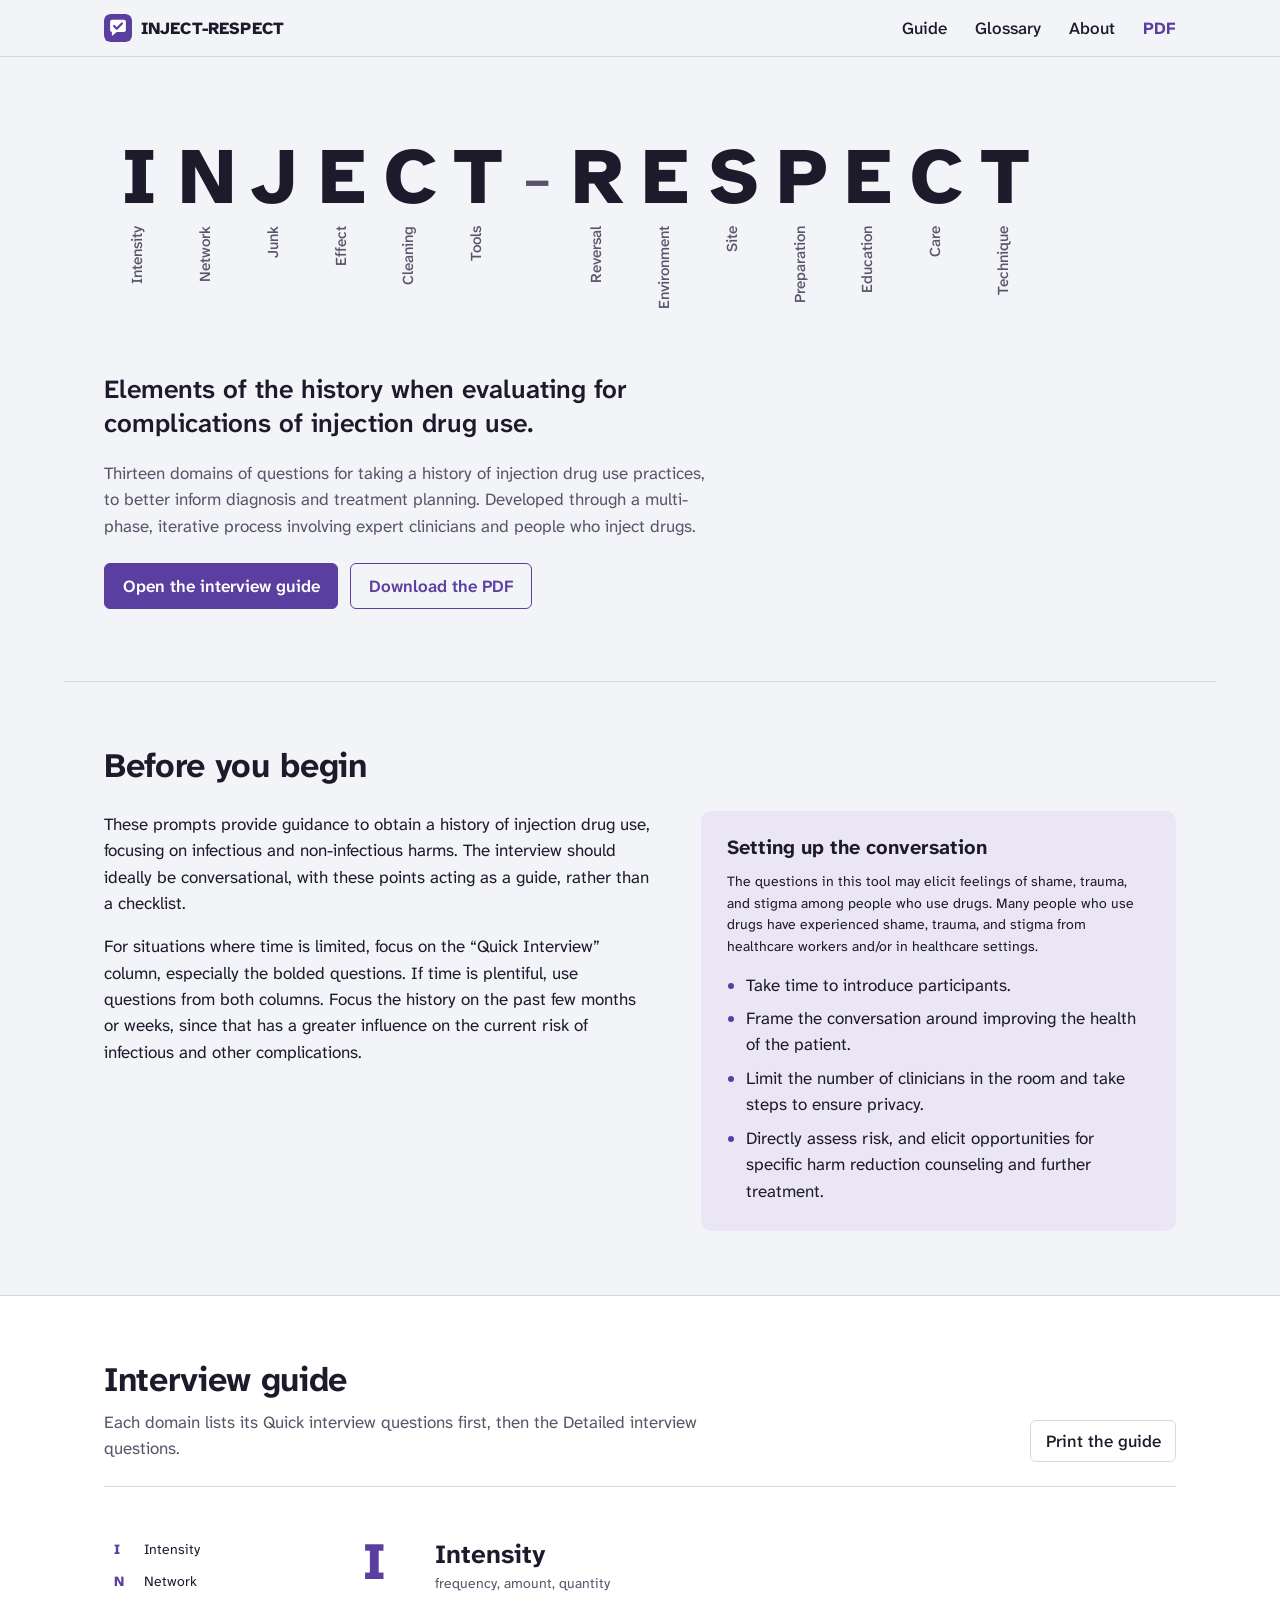
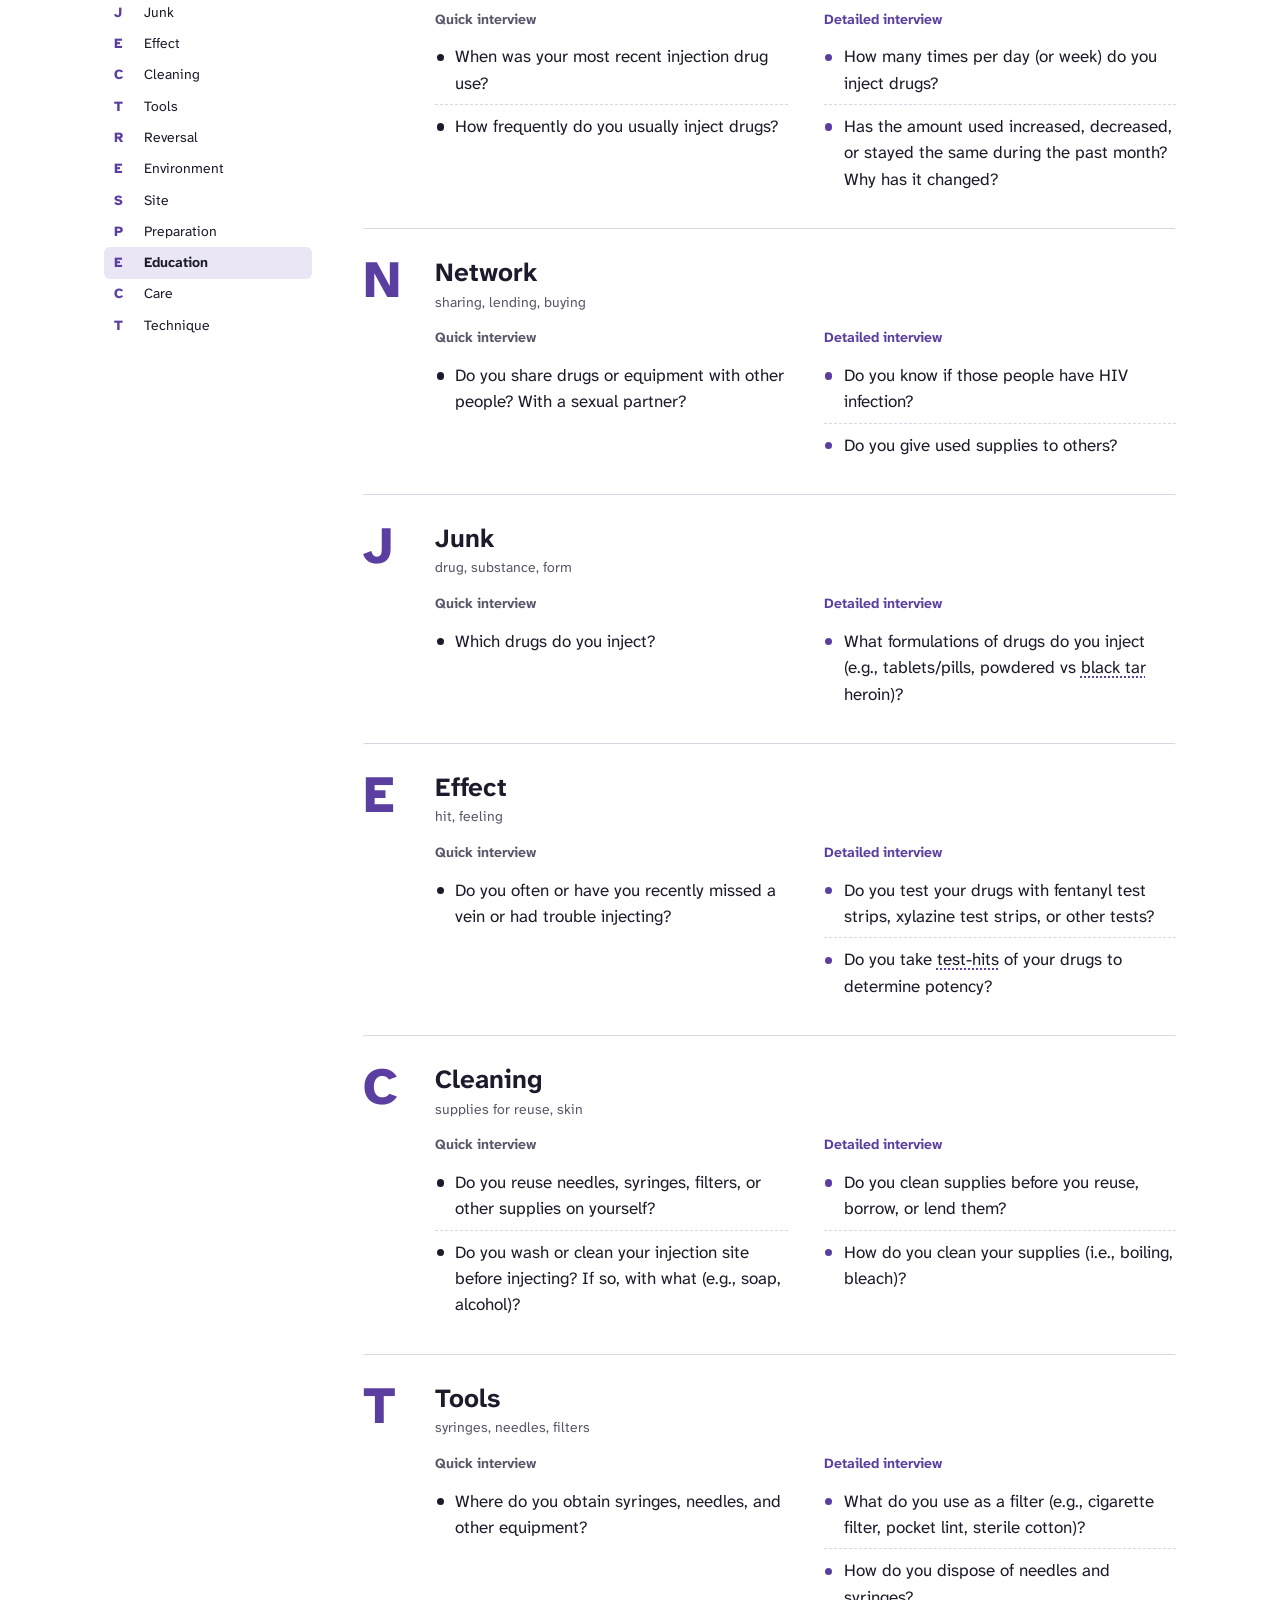
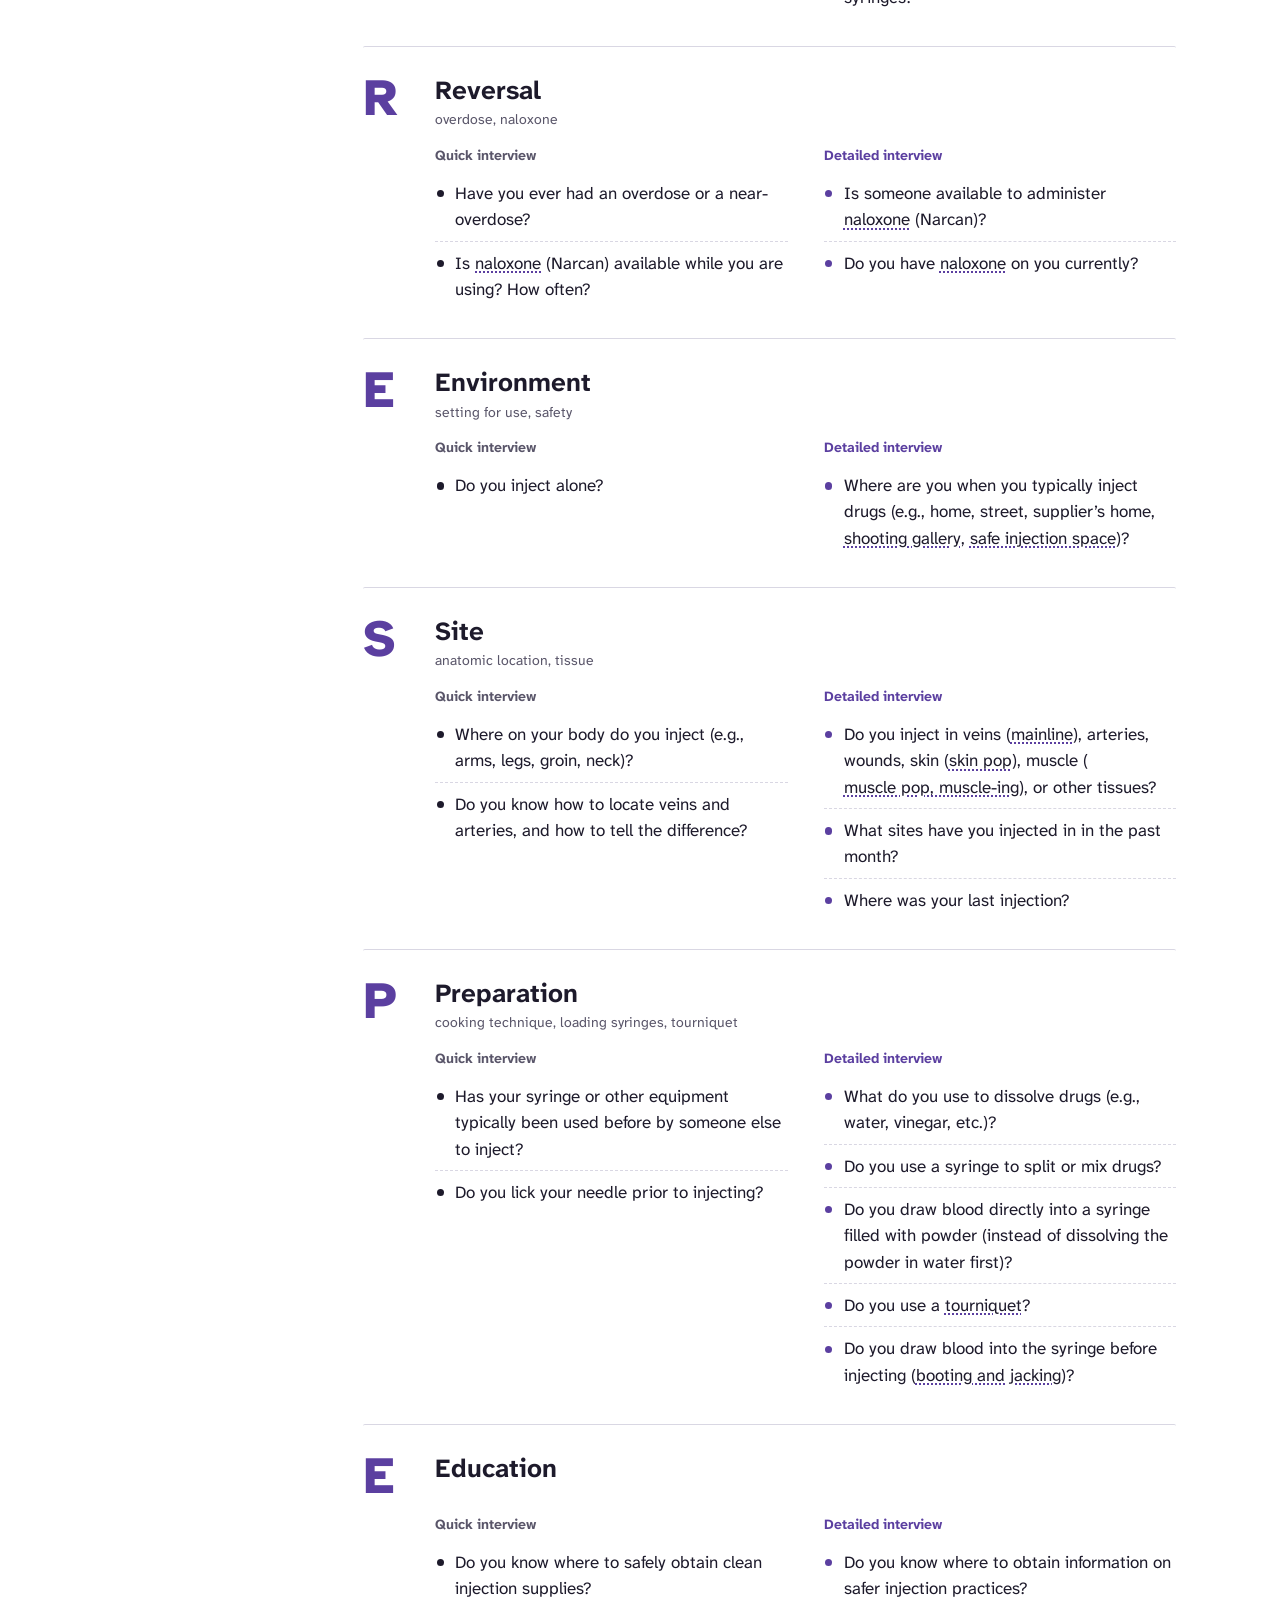
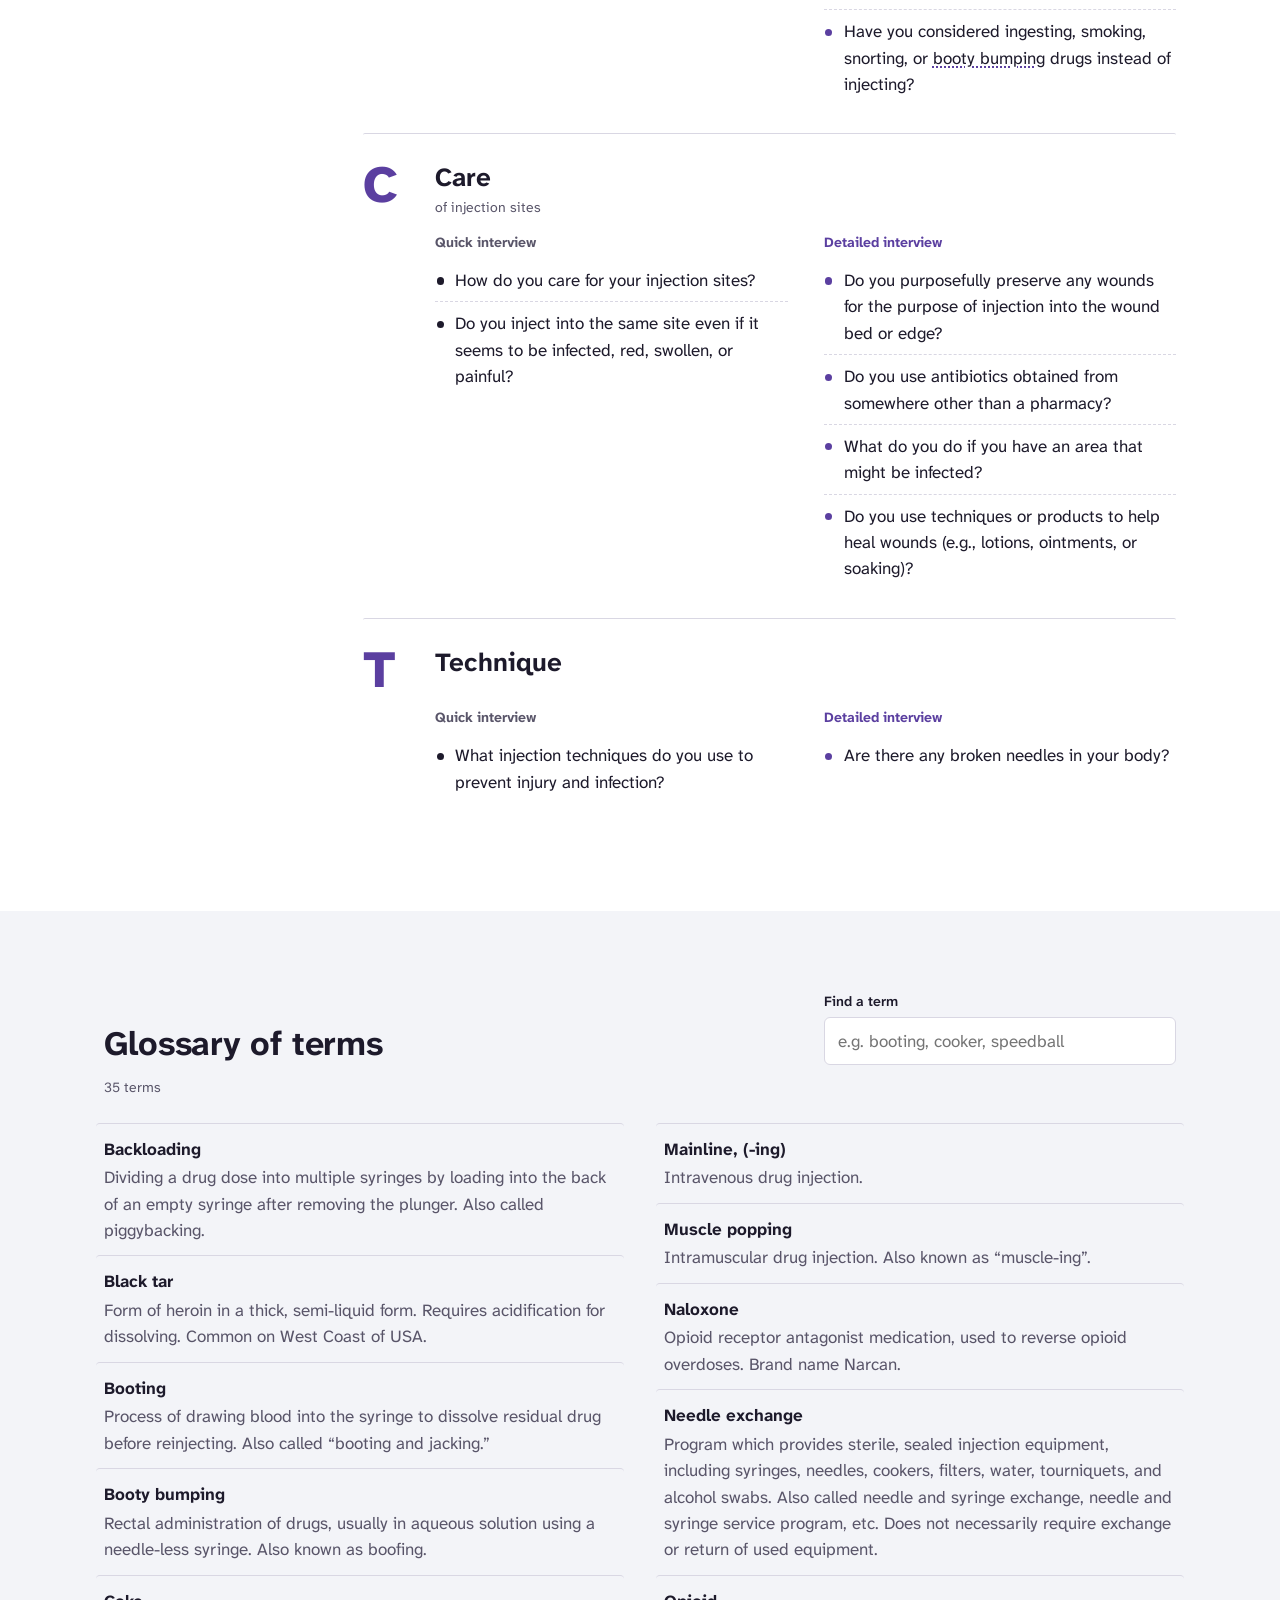
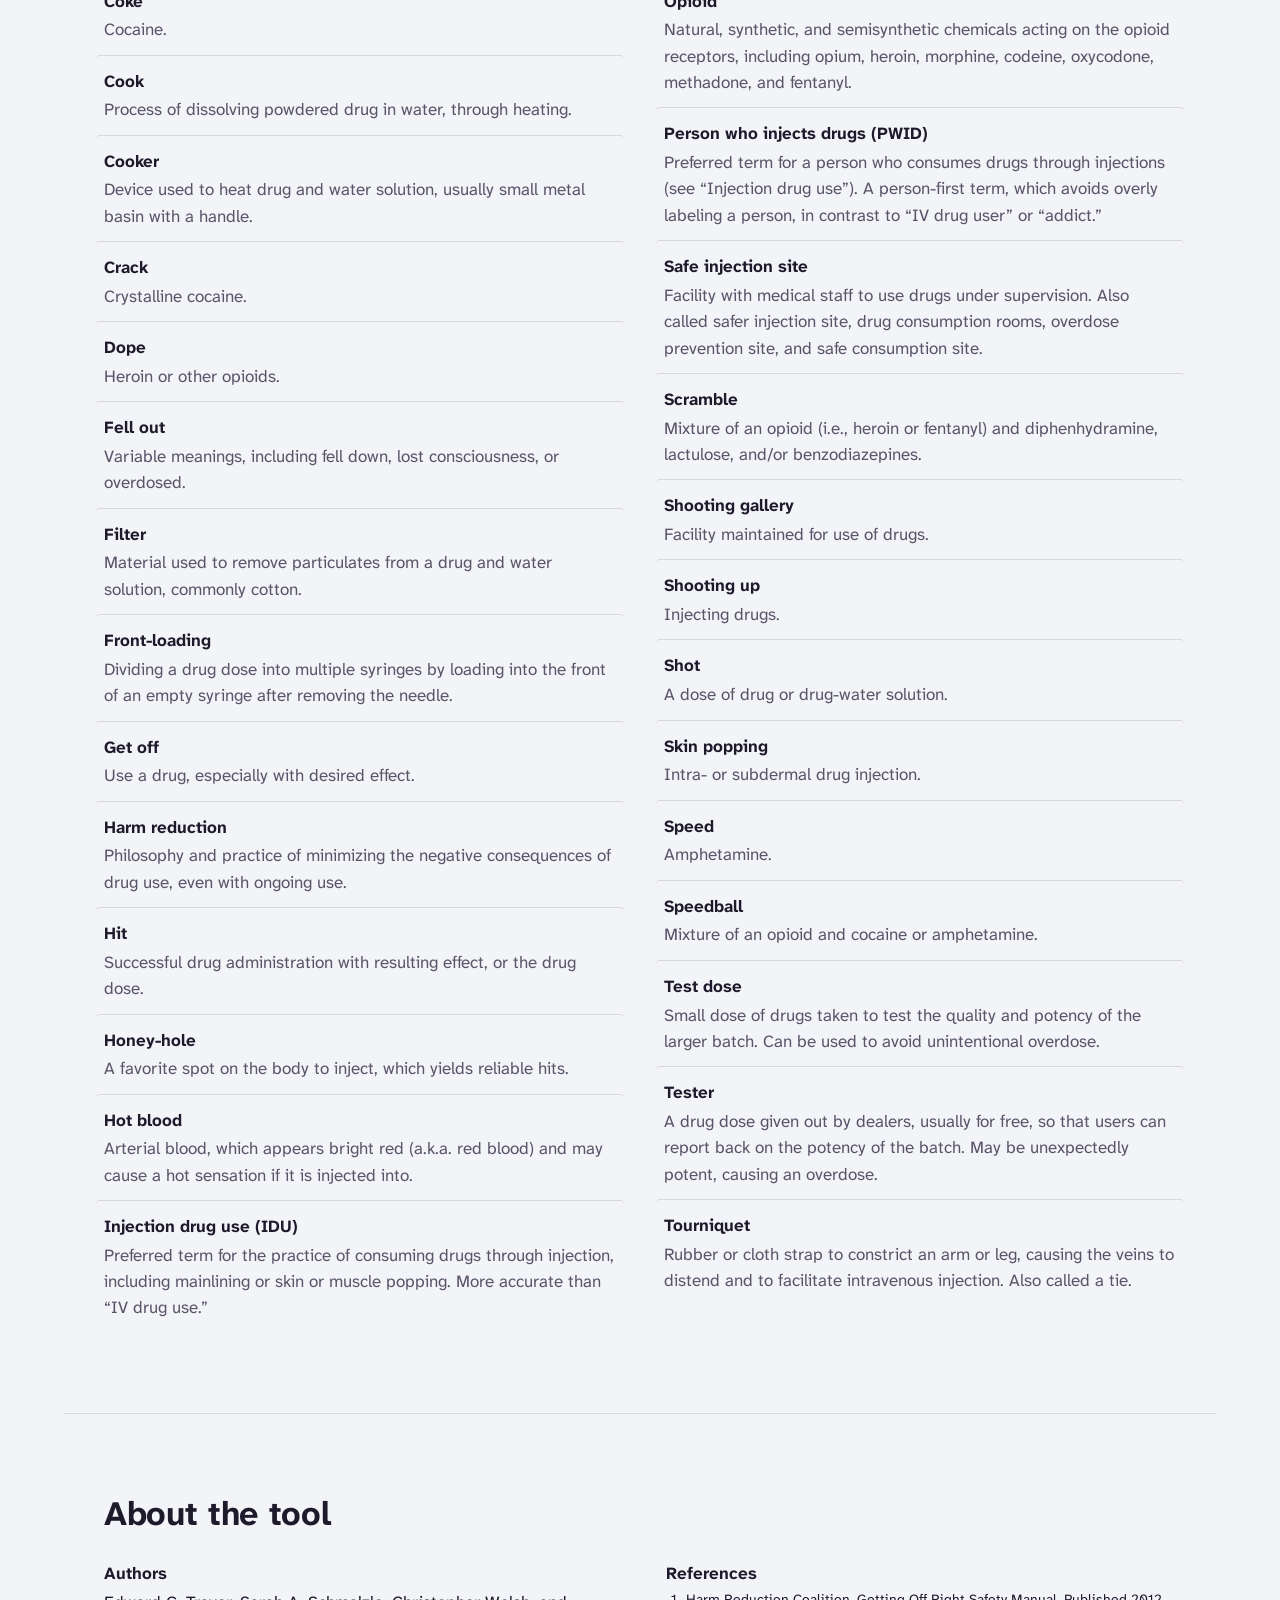
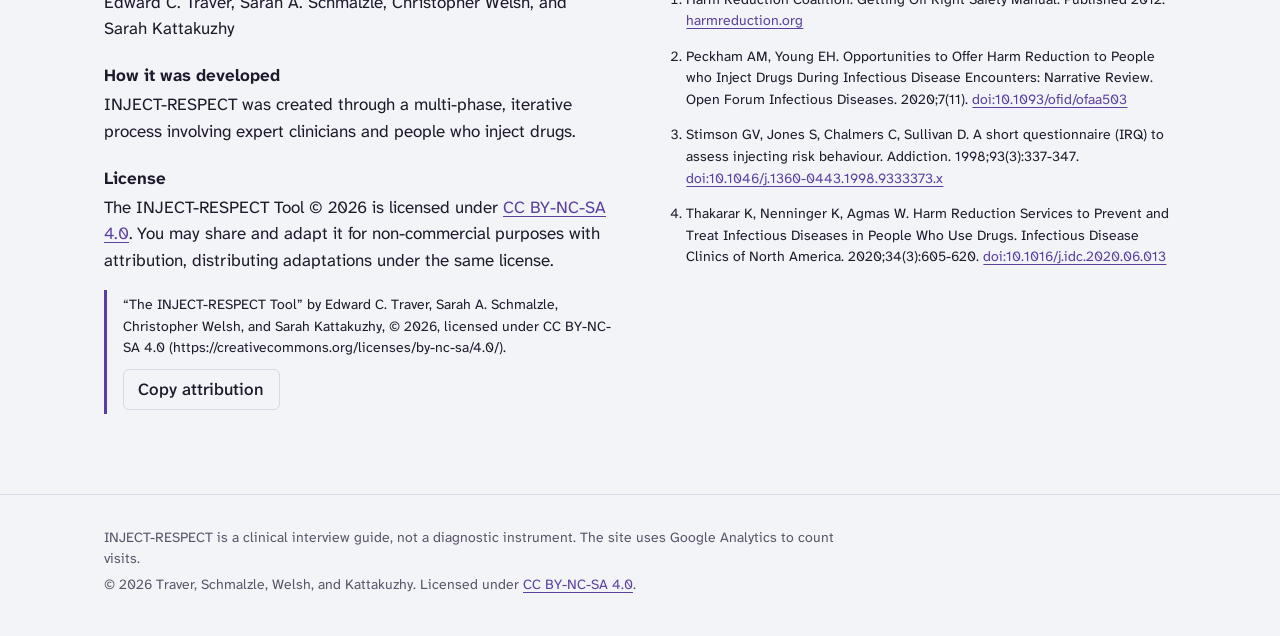
==== index.html @ e1a97d82 "Add files via upload" ====
<!doctype html>
<html lang="en">
<head>
  <meta charset="utf-8">
  <!-- Google tag (gtag.js) -->
  <script async src="https://www.googletagmanager.com/gtag/js?id=G-ZGHD5GY416"></script>
  <script>
    window.dataLayer = window.dataLayer || [];
    function gtag(){dataLayer.push(arguments);}
    gtag('js', new Date());
    gtag('config', 'G-ZGHD5GY416');
  </script>
  <meta name="viewport" content="width=device-width, initial-scale=1">
  <title>INJECT-RESPECT | Injection drug use history tool</title>
  <meta name="description" content="INJECT-RESPECT: an interview guide for clinicians taking a history of injection drug use practices, focusing on infectious and non-infectious harms. Quick and detailed questions across 13 domains, with a glossary.">
  <meta name="author" content="Edward C. Traver, Sarah A. Schmalzle, Christopher Welsh, Sarah Kattakuzhy">
  <meta name="color-scheme" content="light dark">
  <meta name="theme-color" content="#5B3FA0">

  <meta property="og:type" content="website">
  <meta property="og:title" content="INJECT-RESPECT">
  <meta property="og:description" content="An interview guide for clinicians taking a history of injection drug use practices.">
  <!-- Replace with the full URL once published, e.g. https://USERNAME.github.io/REPO/assets/img/icon-512.png -->
  <meta property="og:image" content="assets/img/icon-512.png">

  <link rel="icon" href="assets/img/icon.svg" type="image/svg+xml">
  <link rel="icon" href="assets/img/favicon-32.png" sizes="32x32" type="image/png">
  <link rel="apple-touch-icon" href="assets/img/apple-touch-icon.png">
  <link rel="manifest" href="site.webmanifest">

  <link rel="preload" href="assets/fonts/atkinson-hyperlegible-next-latin-wght-normal.woff2" as="font" type="font/woff2" crossorigin>
  <link rel="stylesheet" href="assets/css/styles.css">
</head>
<body>
  <a class="skip-link" href="#guide">Skip to the interview guide</a>

  <header class="masthead">
    <div class="wrap masthead-inner">
      <a class="wordmark" href="#top" aria-label="INJECT-RESPECT home">
        <img src="assets/img/icon.svg" alt="" width="28" height="28">
        <span>INJECT-RESPECT</span>
      </a>
      <nav class="site-nav" aria-label="Site">
        <a href="#guide">Guide</a>
        <a href="#glossary">Glossary</a>
        <a href="#about">About</a>
        <a class="nav-pdf" href="assets/INJECT-RESPECT_Tool.pdf" download>PDF</a>
      </nav>
    </div>
  </header>

  <main id="top">
    <section class="intro wrap" aria-labelledby="page-title">
      <h1 id="page-title" class="visually-hidden">INJECT-RESPECT: Elements of the history when evaluating for complications of injection drug use</h1>

      <nav class="mnemonic" aria-label="Jump to a domain" id="mnemonic">
        <!-- filled by app.js -->
      </nav>

      <div class="intro-text">
        <p class="lede">Elements of the history when evaluating for complications of injection drug use.</p>
        <p>Thirteen domains of questions for taking a history of injection drug use practices, to better inform diagnosis and treatment planning. Developed through a multi-phase, iterative process involving expert clinicians and people who inject drugs.</p>
        <div class="intro-actions">
          <a class="button button-primary" href="#guide">Open the interview guide</a>
          <a class="button" href="assets/INJECT-RESPECT_Tool.pdf" download>Download the PDF</a>
        </div>
      </div>
    </section>

    <section class="before wrap" id="before" aria-labelledby="before-title">
      <h2 id="before-title">Before you begin</h2>
      <div class="before-grid">
        <div class="before-instructions" id="instructions"><!-- filled by app.js --></div>
        <aside class="framing" aria-labelledby="framing-title">
          <h3 id="framing-title">Setting up the conversation</h3>
          <p id="framing-lead"></p>
          <ul id="framing-points"></ul>
        </aside>
      </div>
    </section>

    <section class="guide" id="guide" aria-labelledby="guide-title">
      <div class="wrap">
        <div class="guide-head">
          <div>
            <h2 id="guide-title">Interview guide</h2>
            <p class="guide-note">Each domain lists its Quick interview questions first, then the Detailed interview questions.</p>
          </div>
          <button type="button" class="button button-quiet js-print">Print the guide</button>
        </div>
      </div>

      <div class="wrap guide-body">
        <nav class="rail" aria-label="Domains">
          <ol id="rail-list"><!-- filled by app.js --></ol>
        </nav>
        <div class="domains" id="domains"><!-- filled by app.js --></div>
      </div>
    </section>

    <section class="glossary wrap" id="glossary" aria-labelledby="glossary-title">
      <div class="glossary-head">
        <h2 id="glossary-title">Glossary of terms</h2>
        <div class="search">
          <label for="glossary-search">Find a term</label>
          <input type="search" id="glossary-search" placeholder="e.g. booting, cooker, speedball" autocomplete="off">
        </div>
      </div>
      <p class="glossary-status" id="glossary-status" aria-live="polite"></p>
      <dl class="glossary-list" id="glossary-list"><!-- filled by app.js --></dl>
    </section>

    <section class="about wrap" id="about" aria-labelledby="about-title">
      <h2 id="about-title">About the tool</h2>
      <div class="about-grid">
        <div>
          <h3>Authors</h3>
          <p id="authors"></p>
          <h3>How it was developed</h3>
          <p>INJECT-RESPECT was created through a multi-phase, iterative process involving expert clinicians and people who inject drugs.</p>
          <h3>License</h3>
          <p>The INJECT-RESPECT Tool © 2026 is licensed under <a href="https://creativecommons.org/licenses/by-nc-sa/4.0/" rel="license">CC BY-NC-SA 4.0</a>. You may share and adapt it for non-commercial purposes with attribution, distributing adaptations under the same license.</p>
          <div class="attribution">
            <p class="attribution-text" id="attribution-text"></p>
            <button type="button" class="button button-quiet" id="copy-attribution">Copy attribution</button>
          </div>
        </div>
        <div>
          <h3>References</h3>
          <ol class="references" id="references"></ol>
        </div>
      </div>
    </section>
  </main>

  <footer class="footer">
    <div class="wrap footer-inner">
      <p>INJECT-RESPECT is a clinical interview guide, not a diagnostic instrument. The site uses Google Analytics to count visits.</p>
      <p>© 2026 Traver, Schmalzle, Welsh, and Kattakuzhy. Licensed under <a href="https://creativecommons.org/licenses/by-nc-sa/4.0/" rel="license">CC BY-NC-SA 4.0</a>.</p>
    </div>
  </footer>

  <div class="term-pop" id="term-pop" role="dialog" aria-modal="false" aria-labelledby="term-pop-title" hidden>
    <p class="term-pop-title" id="term-pop-title"></p>
    <p class="term-pop-def" id="term-pop-def"></p>
    <a href="#glossary" class="term-pop-link" id="term-pop-link">Open in glossary</a>
  </div>

  <noscript>
    <p class="noscript">The interactive guide needs JavaScript. You can <a href="assets/INJECT-RESPECT_Tool.pdf">download the tool as a PDF</a> instead.</p>
  </noscript>

  <script src="assets/js/data.js"></script>
  <script src="assets/js/app.js"></script>
</body>
</html>
---- assets/css/styles.css ----
/* INJECT-RESPECT — site styles */

@font-face {
  font-family: "Atkinson Hyperlegible Next";
  src: url("../fonts/atkinson-hyperlegible-next-latin-wght-normal.woff2") format("woff2");
  font-weight: 200 800;
  font-style: normal;
  font-display: swap;
}
@font-face {
  font-family: "Atkinson Hyperlegible Next";
  src: url("../fonts/atkinson-hyperlegible-next-latin-wght-italic.woff2") format("woff2");
  font-weight: 200 800;
  font-style: italic;
  font-display: swap;
}

:root {
  --paper: #f3f4f8;
  --surface: #ffffff;
  --ink: #1d1a2b;
  --muted: #595569;
  --rule: #d9d7e3;
  --violet: #5b3fa0;
  --violet-strong: #47307f;
  --violet-soft: #ebe6f6;
  --covered: #2a7353;
  --covered-soft: #e3f1ea;
  --focus: #5b3fa0;

  --font: "Atkinson Hyperlegible Next", "Atkinson Hyperlegible", system-ui, -apple-system, "Segoe UI", Roboto, sans-serif;

  --step--1: 0.875rem;
  --step-0: 1.0625rem;
  --step-1: 1.25rem;
  --step-2: 1.625rem;
  --step-3: 2.125rem;

  --wrap: 72rem;
  --gutter: clamp(1rem, 4vw, 2.5rem);
  --masthead-h: 3.5rem;
  --sticky-top: var(--masthead-h);
}

@media (prefers-color-scheme: dark) {
  :root {
    --paper: #15131d;
    --surface: #1d1a28;
    --ink: #ebe9f2;
    --muted: #aba7bb;
    --rule: #34304a;
    --violet: #b6a1ee;
    --violet-strong: #cdbdf5;
    --violet-soft: #2a2440;
    --covered: #72c79f;
    --covered-soft: #1b3228;
    --focus: #cdbdf5;
  }
}

*, *::before, *::after { box-sizing: border-box; }

html {
  scroll-behavior: smooth;
  scroll-padding-top: calc(var(--sticky-top) + 1rem);
  -webkit-text-size-adjust: 100%;
}
@media (prefers-reduced-motion: reduce) {
  html { scroll-behavior: auto; }
  *, *::before, *::after { animation: none !important; transition: none !important; }
}

body {
  margin: 0;
  background: var(--paper);
  color: var(--ink);
  font-family: var(--font);
  font-size: var(--step-0);
  line-height: 1.55;
  font-weight: 400;
}

h1, h2, h3, h4 { line-height: 1.2; margin: 0; font-weight: 700; }
h2 { font-size: var(--step-3); letter-spacing: -0.01em; }
h3 { font-size: var(--step-1); }
p { margin: 0 0 1em; }
a { color: var(--violet); text-underline-offset: 0.18em; text-decoration-thickness: 1px; }
a:hover { color: var(--violet-strong); text-decoration-thickness: 2px; }

:focus-visible {
  outline: 3px solid var(--focus);
  outline-offset: 3px;
  border-radius: 4px;
}

.wrap {
  max-width: var(--wrap);
  margin-inline: auto;
  padding-inline: var(--gutter);
}

.visually-hidden {
  position: absolute !important;
  width: 1px; height: 1px;
  overflow: hidden; clip: rect(0 0 0 0);
  white-space: nowrap; border: 0; padding: 0; margin: -1px;
}

.skip-link {
  position: absolute; left: 1rem; top: -4rem; z-index: 100;
  background: var(--violet); color: #fff; padding: 0.6rem 1rem; border-radius: 6px;
}
.skip-link:focus { top: 0.75rem; color: #fff; }

/* ---------- Buttons ---------- */

.button {
  display: inline-flex; align-items: center; justify-content: center;
  min-height: 2.75rem;
  padding: 0.55rem 1.1rem;
  border: 1.5px solid var(--violet);
  border-radius: 6px;
  background: transparent;
  color: var(--violet);
  font: inherit; font-weight: 600;
  text-decoration: none;
  cursor: pointer;
}
.button:hover { background: var(--violet-soft); color: var(--violet-strong); text-decoration: none; }
.button-primary { background: var(--violet); color: #fff; }
.button-primary:hover { background: var(--violet-strong); color: #fff; }
@media (prefers-color-scheme: dark) {
  .button-primary, .button-primary:hover { color: #15131d; }
}
.button-quiet {
  border-color: var(--rule);
  color: var(--ink);
  font-weight: 500;
  min-height: 2.5rem;
  padding: 0.4rem 0.9rem;
}
.button-quiet:hover { border-color: var(--violet); background: var(--violet-soft); color: var(--ink); }

/* ---------- Masthead ---------- */

.masthead {
  position: sticky; top: 0; z-index: 30;
  background: var(--paper);
  border-bottom: 1px solid var(--rule);
}
.masthead-inner {
  height: var(--masthead-h);
  display: flex; align-items: center; justify-content: space-between; gap: 1rem;
}
.wordmark {
  display: inline-flex; align-items: center; gap: 0.55rem;
  color: var(--ink); text-decoration: none; font-weight: 800; letter-spacing: 0.01em; white-space: nowrap;
}
.wordmark:hover { color: var(--ink); }
.wordmark img { display: block; border-radius: 6px; }
.site-nav { display: flex; gap: clamp(0.75rem, 2.5vw, 1.75rem); }
.site-nav a { color: var(--ink); text-decoration: none; font-weight: 500; padding: 0.4rem 0; }
.site-nav a:hover { color: var(--violet); text-decoration: underline; }
.nav-pdf { color: var(--violet) !important; font-weight: 700 !important; }

/* ---------- Intro + mnemonic ---------- */

.intro {
  padding-top: clamp(2.5rem, 7vw, 5rem);
  padding-bottom: clamp(2.5rem, 6vw, 4.5rem);
}

.mnemonic {
  display: flex;
  flex-wrap: wrap;
  align-items: flex-start;
  gap: 0 clamp(0.25rem, 1vw, 0.75rem);
  margin-bottom: clamp(2rem, 5vw, 3.5rem);
}
.mnemonic-word { display: flex; }
.mnemonic-hyphen {
  font-size: clamp(2.4rem, 6.2vw, 5.25rem);
  font-weight: 300;
  line-height: 1;
  color: var(--muted);
  align-self: flex-start;
}
.mnemonic-item {
  display: flex; flex-direction: column; align-items: center;
  width: clamp(2.6rem, 5.3vw, 4.6rem);
  text-decoration: none;
  color: var(--ink);
  padding-bottom: 0.5rem;
  border-radius: 6px;
}
.mnemonic-letter {
  font-size: clamp(2.4rem, 6.2vw, 5.25rem);
  font-weight: 800;
  line-height: 1;
  letter-spacing: -0.02em;
}
.mnemonic-name {
  writing-mode: vertical-rl;
  transform: rotate(180deg);
  margin-top: 0.6rem;
  font-size: clamp(0.72rem, 1.3vw, 0.95rem);
  font-weight: 500;
  color: var(--muted);
  white-space: nowrap;
  text-align: end;
}
.mnemonic-item:hover .mnemonic-letter,
.mnemonic-item:focus-visible .mnemonic-letter { color: var(--violet-strong); text-decoration: underline; text-decoration-thickness: 4px; text-underline-offset: 0.08em; }
.mnemonic-item:hover .mnemonic-name { color: var(--ink); }

@media (max-width: 40rem) {
  .mnemonic { flex-direction: column; gap: 0.75rem; }
  .mnemonic-hyphen { display: none; }
  .mnemonic-item { width: calc((100vw - 2 * var(--gutter)) / 7); }
  .mnemonic-letter { font-size: clamp(2.25rem, 11vw, 3.25rem); }
  .mnemonic-name { font-size: 0.72rem; }
}

.intro-text { max-width: 42rem; }
.lede {
  font-size: var(--step-2);
  line-height: 1.3;
  font-weight: 600;
  margin-bottom: 0.75em;
}
.intro-text p:not(.lede) { color: var(--muted); max-width: 38rem; }
.intro-actions { display: flex; flex-wrap: wrap; gap: 0.75rem; margin-top: 1.5rem; }

/* ---------- Before you begin ---------- */

.before {
  padding-block: clamp(2.5rem, 6vw, 4rem);
  border-top: 1px solid var(--rule);
}
.before h2 { margin-bottom: 1.5rem; }
.before-grid {
  display: grid;
  grid-template-columns: minmax(0, 1.15fr) minmax(0, 1fr);
  gap: clamp(1.5rem, 4vw, 3.5rem);
  align-items: start;
}
.before-instructions p { max-width: 36rem; }
.framing {
  background: var(--violet-soft);
  border-radius: 10px;
  padding: 1.5rem 1.6rem 1.25rem;
}
.framing h3 { margin-bottom: 0.75rem; }
.framing p { font-size: var(--step--1); color: var(--ink); }
.framing ul { margin: 0; padding-left: 1.2rem; }
.framing li { margin-bottom: 0.45rem; }
.framing li::marker { color: var(--violet); }
@media (max-width: 52rem) {
  .before-grid { grid-template-columns: 1fr; }
}

/* ---------- Guide ---------- */

.guide {
  border-top: 1px solid var(--rule);
  padding-top: clamp(2.5rem, 6vw, 4rem);
  background: var(--surface);
}
.guide-head { display: flex; flex-wrap: wrap; align-items: end; justify-content: space-between; gap: 1rem 2rem; margin-bottom: 1.5rem; padding-bottom: 1.5rem; border-bottom: 1px solid var(--rule); }
.guide-head h2 { margin-bottom: 0.5rem; }
.guide-note { color: var(--muted); max-width: 40rem; margin: 0; }

@media (max-width: 40rem) {
  :root { --sticky-top: 0px; }
  .masthead { position: static; }
  .masthead-inner { gap: 0.75rem; }
  .wordmark { font-size: 0.95rem; gap: 0.45rem; }
  .wordmark img { width: 24px; height: 24px; }
  .site-nav { gap: 0.9rem; font-size: 0.95rem; }
  .nav-pdf { display: none; }
}

.guide-body {
  display: grid;
  grid-template-columns: 13rem minmax(0, 1fr);
  gap: clamp(1.5rem, 4vw, 3.5rem);
  padding-top: 1.5rem;
  padding-bottom: clamp(3rem, 7vw, 5rem);
}

.rail {
  position: sticky;
  top: calc(var(--sticky-top) + 1.25rem);
  align-self: start;
}
.rail ol { list-style: none; margin: 0; padding: 0; }
.rail a {
  display: grid;
  grid-template-columns: 1.4rem 1fr;
  align-items: baseline;
  gap: 0.5rem;
  padding: 0.3rem 0.6rem;
  border-radius: 6px;
  color: var(--ink);
  text-decoration: none;
  font-size: var(--step--1);
}
.rail a:hover { background: var(--violet-soft); }
.rail a[aria-current="true"] { background: var(--violet-soft); font-weight: 700; }
.rail-letter { font-weight: 800; color: var(--violet); }

@media (max-width: 52rem) {
  .guide-body { grid-template-columns: 1fr; }
  .rail { display: none; }
}

.domain {
  padding-block: 1.75rem;
  border-top: 1px solid var(--rule);
  border-radius: 2px;
}
.domain:first-child { border-top: 0; padding-top: 0.25rem; }
.domain-head {
  display: grid;
  grid-template-columns: 3.5rem minmax(0, 1fr);
  align-items: start;
  gap: 1rem;
  margin-bottom: 1rem;
}
.domain-letter {
  font-size: 3.25rem;
  line-height: 0.9;
  font-weight: 800;
  color: var(--violet);
}
.domain-title h3 { font-size: var(--step-2); }
.domain-keywords { margin: 0.2rem 0 0; color: var(--muted); font-size: var(--step--1); }
.domain-groups {
  display: grid;
  grid-template-columns: repeat(2, minmax(0, 1fr));
  gap: 1.25rem 2.25rem;
  padding-left: 4.5rem;
}

.group h4 {
  font-size: var(--step--1);
  font-weight: 700;
  color: var(--muted);
  margin-bottom: 0.5rem;
}
.group-detailed h4 { color: var(--violet); }

@media (max-width: 64rem) {
  .domain-groups { grid-template-columns: 1fr; }
}
@media (max-width: 40rem) {
  .domain-head { grid-template-columns: 2.5rem minmax(0, 1fr); gap: 0.75rem; }
  .domain-letter { font-size: 2.5rem; }
  .domain-groups { padding-left: 0; }
}

.questions { list-style: none; margin: 0; padding: 0; }
.question {
  position: relative;
  padding: 0.5rem 0 0.5rem 1.25rem;
  max-width: 44rem;
}
.question::before {
  content: "";
  position: absolute; left: 0.1rem; top: 1.08em;
  width: 0.45rem; height: 0.45rem; border-radius: 50%;
  background: var(--violet);
}
.group-quick .question::before { background: var(--ink); }
.question + .question { border-top: 1px dashed var(--rule); }

.priority {
  display: inline-block;
  margin-left: 0.5rem;
  padding: 0 0.45rem;
  font-size: 0.75rem;
  font-weight: 700;
  border-radius: 4px;
  background: var(--violet);
  color: #fff;
  vertical-align: 0.1em;
}
.is-priority { font-weight: 700; }

.term {
  font: inherit;
  color: inherit;
  background: none;
  border: 0;
  padding: 0;
  cursor: help;
  text-decoration: underline dotted var(--violet);
  text-decoration-thickness: 2px;
  text-underline-offset: 0.2em;
}
.term:hover, .term[aria-expanded="true"] { color: var(--violet); }

.term-pop {
  position: absolute;
  z-index: 50;
  background: var(--surface);
  color: var(--ink);
  border: 1.5px solid var(--violet);
  border-radius: 8px;
  padding: 0.9rem 1rem 0.8rem;
  box-shadow: 0 12px 32px -12px rgba(29, 26, 43, 0.35);
}
.term-pop[hidden] { display: none; }
.term-pop-title { font-weight: 800; margin: 0 0 0.25rem; }
.term-pop-def { font-size: var(--step--1); margin: 0 0 0.5rem; }
.term-pop-link { font-size: var(--step--1); font-weight: 600; }

@keyframes flash {
  0% { background-color: var(--violet-soft); }
  100% { background-color: transparent; }
}
.is-flash { animation: flash 1.6s ease-out; }

/* ---------- Glossary ---------- */

.glossary {
  padding-block: clamp(3rem, 7vw, 5rem);
}
.glossary-head {
  display: flex; flex-wrap: wrap; align-items: end; justify-content: space-between; gap: 1rem 2rem;
  margin-bottom: 0.75rem;
}
.search { display: grid; gap: 0.3rem; min-width: min(100%, 22rem); }
.search label { font-size: var(--step--1); font-weight: 600; }
.search input {
  font: inherit;
  padding: 0.6rem 0.8rem;
  border: 1.5px solid var(--rule);
  border-radius: 6px;
  background: var(--surface);
  color: var(--ink);
}
.search input:focus { border-color: var(--violet); outline: none; box-shadow: 0 0 0 3px var(--violet-soft); }
.glossary-status { color: var(--muted); font-size: var(--step--1); margin-bottom: 1.5rem; }

.glossary-list {
  margin: 0;
  columns: 2 24rem;
  column-gap: 3rem;
}
.g-item {
  break-inside: avoid;
  padding: 0.75rem 0.5rem;
  margin: 0 -0.5rem;
  border-top: 1px solid var(--rule);
  border-radius: 4px;
}
.g-item[hidden] { display: none; }
.g-item dt { font-weight: 700; margin-bottom: 0.15rem; }
.g-item dd { margin: 0; color: var(--muted); max-width: 34rem; }

/* ---------- About ---------- */

.about {
  padding-block: clamp(3rem, 7vw, 5rem);
  border-top: 1px solid var(--rule);
}
.about h2 { margin-bottom: 1.75rem; }
.about-grid {
  display: grid;
  grid-template-columns: minmax(0, 1fr) minmax(0, 1fr);
  gap: clamp(1.5rem, 4vw, 3.5rem);
}
.about h3 { font-size: var(--step-0); margin-bottom: 0.35rem; }
.about p { max-width: 34rem; }
.about p + h3, .attribution + h3 { margin-top: 1.5rem; }
.attribution {
  border-left: 3px solid var(--violet);
  padding: 0.25rem 0 0.25rem 1rem;
}
.attribution-text { font-size: var(--step--1); margin-bottom: 0.6rem; }
.references { margin: 0; padding-left: 1.3rem; font-size: var(--step--1); }
.references li { margin-bottom: 0.85rem; }
.references a { overflow-wrap: anywhere; }
@media (max-width: 52rem) {
  .about-grid { grid-template-columns: 1fr; }
}

/* ---------- Footer ---------- */

.footer {
  border-top: 1px solid var(--rule);
  padding-block: 2rem 2.5rem;
  font-size: var(--step--1);
  color: var(--muted);
}
.footer-inner { display: grid; gap: 0.25rem; }
.footer p { margin: 0; max-width: 46rem; }

.noscript {
  max-width: var(--wrap); margin: 2rem auto; padding: 1rem var(--gutter);
  border: 1.5px solid var(--violet); border-radius: 8px;
}

/* ---------- Print: the guide as a paper checklist ---------- */

@media print {
  @page { margin: 14mm 14mm 16mm; }
  :root {
    --paper: #fff; --surface: #fff; --ink: #000; --muted: #444; --rule: #bbb;
    --violet: #3d2a70; --violet-soft: #fff; --covered: #000;
  }
  html { font-size: 11pt; }
  body { background: #fff; }
  .masthead, .skip-link, .intro-actions, .js-print, .rail, .guide-note,
  .search, .glossary-status, #copy-attribution, .footer, .term-pop, .mnemonic { display: none !important; }
  .intro { padding: 0 0 6mm; }
  .intro-text { max-width: none; }
  .lede { font-size: 16pt; }
  .intro-text::before { content: "INJECT-RESPECT"; display: block; font-size: 22pt; font-weight: 800; margin-bottom: 2mm; }
  .before { padding: 4mm 0; }
  .before-grid { grid-template-columns: 1.1fr 1fr; gap: 8mm; }
  .framing { border: 1px solid #999; padding: 4mm; }
  .guide { padding-top: 4mm; break-before: page; }
  .guide-body { display: block; padding: 0; }
  .domain { break-inside: avoid; padding-block: 3mm; }
  .domain-head { grid-template-columns: 12mm 1fr; margin-bottom: 1mm; }
  .domain-letter { font-size: 22pt; }
  .domain-title h3 { font-size: 13pt; }
  .domain-groups { padding-left: 16mm; gap: 2mm 8mm; }
  .question { padding: 1mm 0 1mm 4mm; }
  .question::before { top: 0.75em; width: 0; height: 0; border: 0.8mm solid #000; background: none !important; }
  .question + .question { border-top: 0; }
  .guide-head { border: 0; padding: 0; }
  .term { text-decoration: none; }
  .glossary { break-before: page; padding-block: 0; }
  .glossary-list { columns: 2; column-gap: 8mm; font-size: 9.5pt; }
  .g-item { padding: 1.5mm 0; margin: 0; }
  .g-item[hidden] { display: block; }
  .about { break-before: page; padding-block: 0; }
  .about-grid { grid-template-columns: 1fr 1fr; }
  a { color: #000; text-decoration: none; }
  .references a::after { content: ""; }
  h2 { font-size: 16pt; }
}
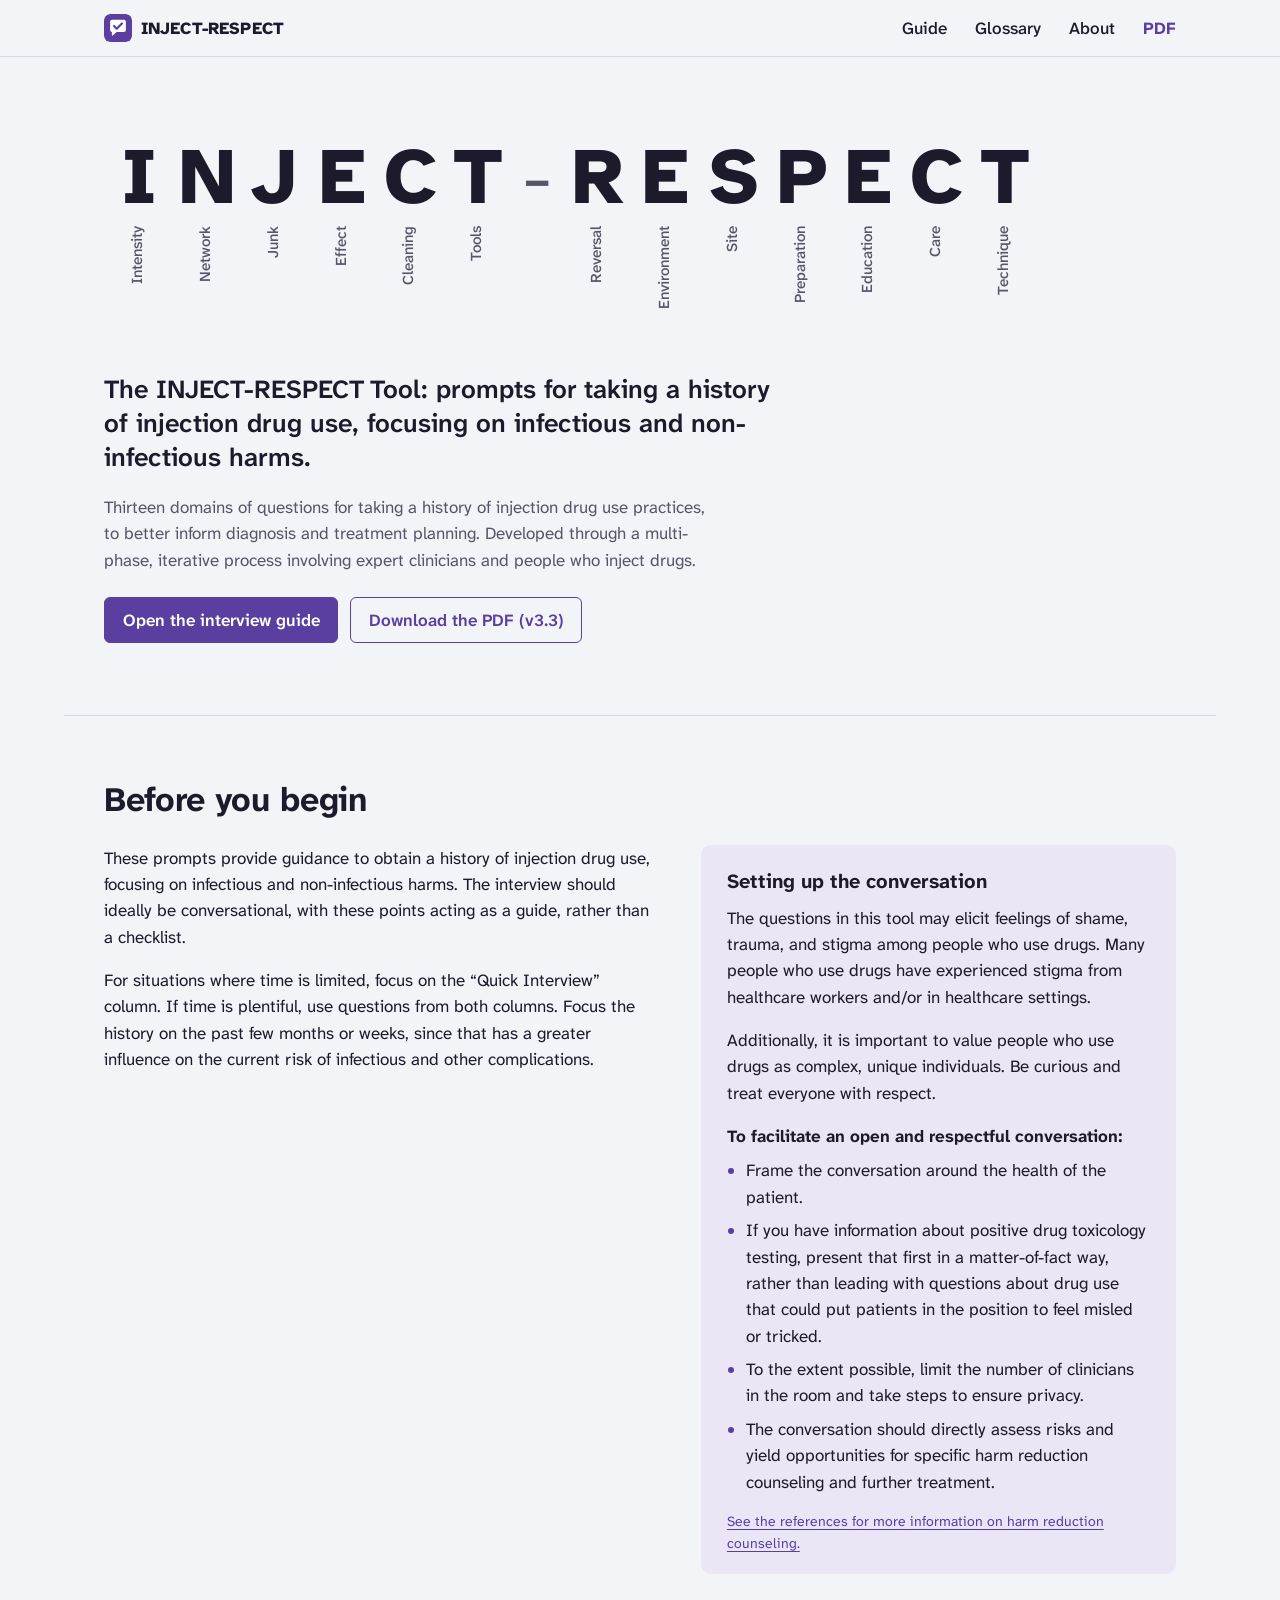
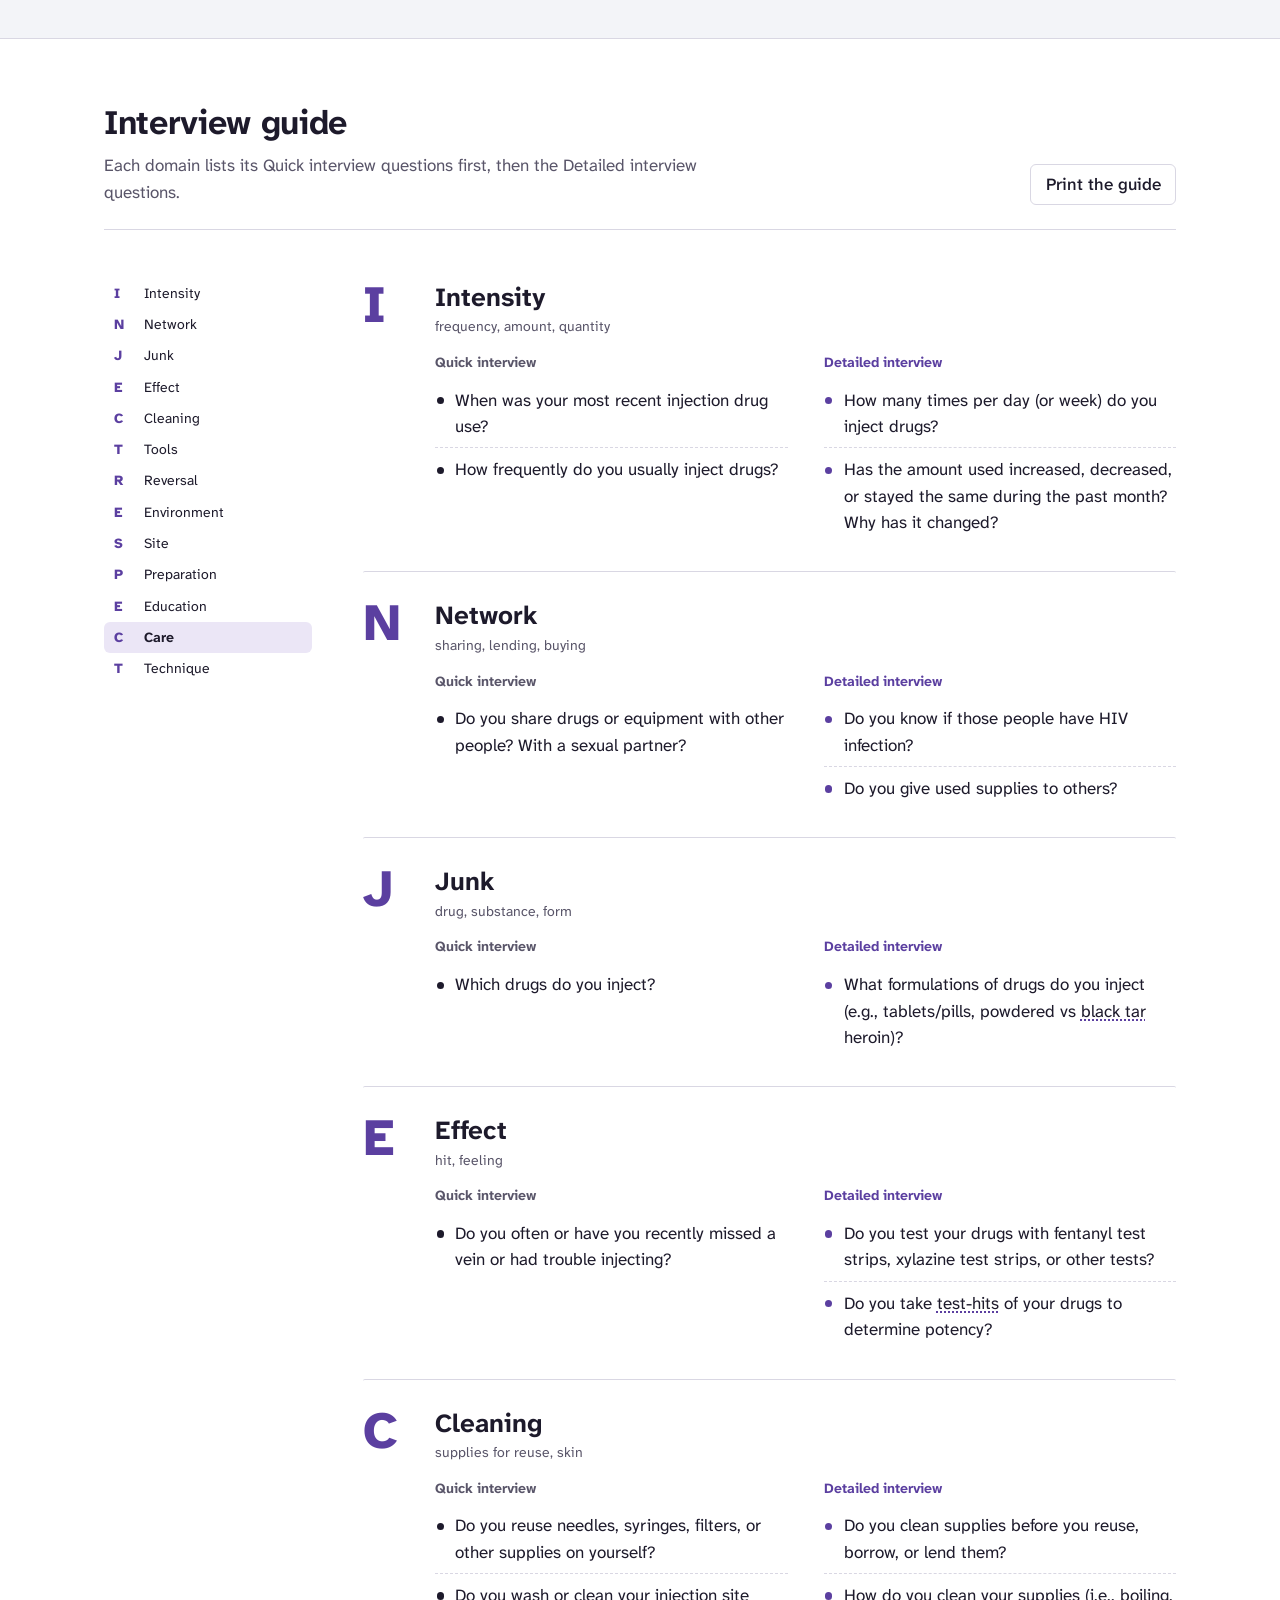
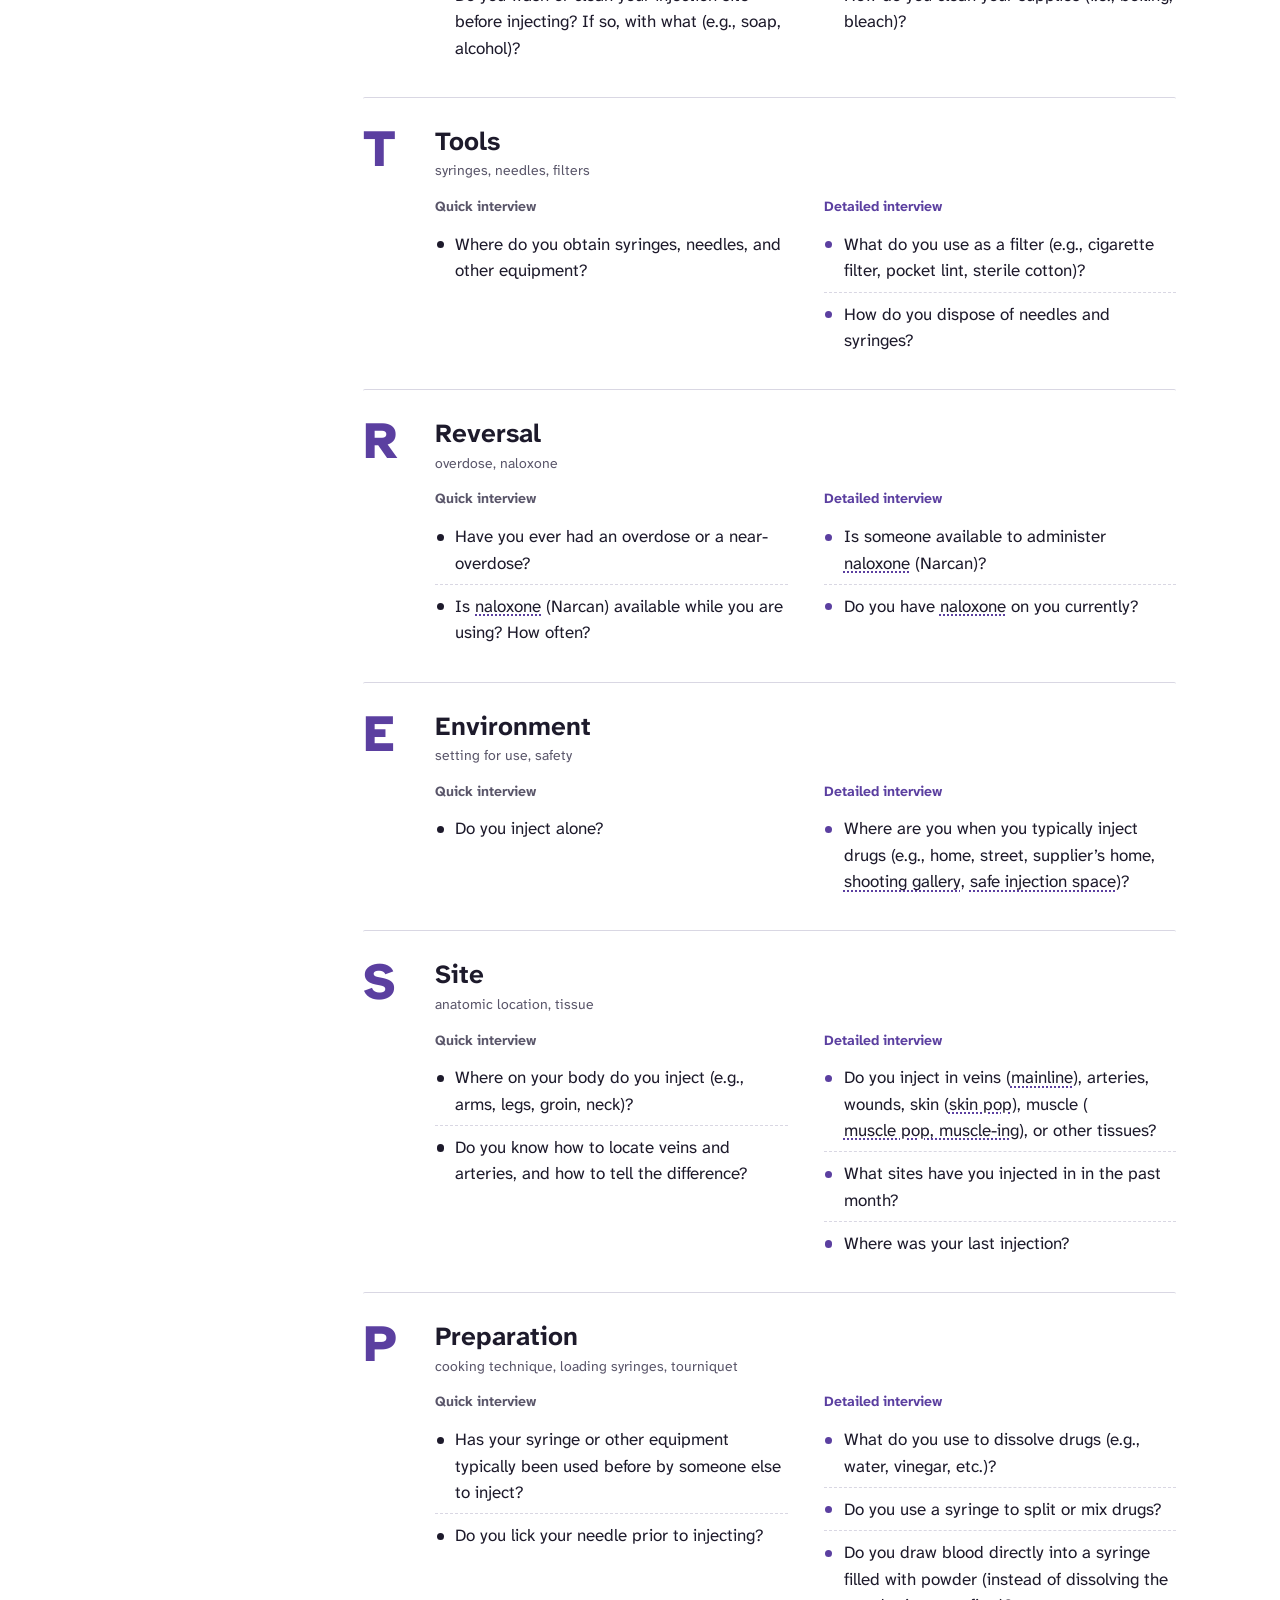
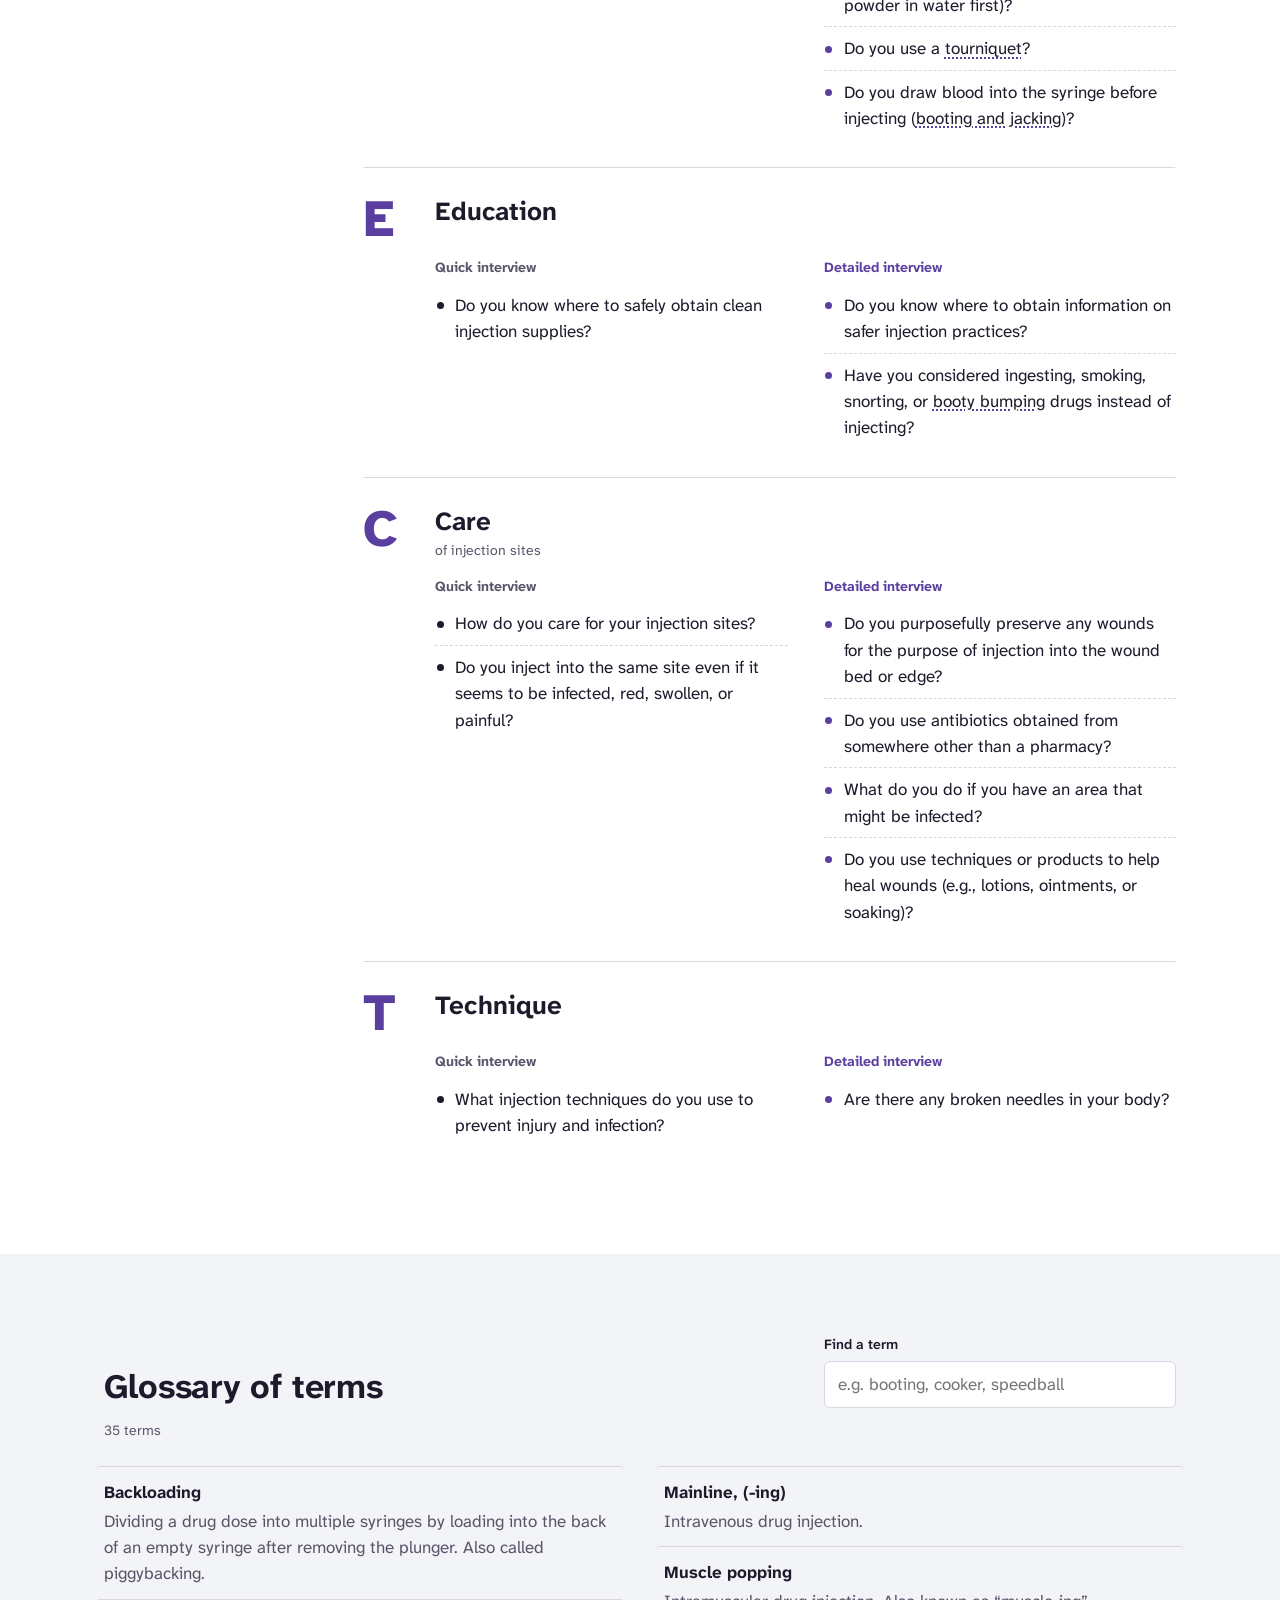
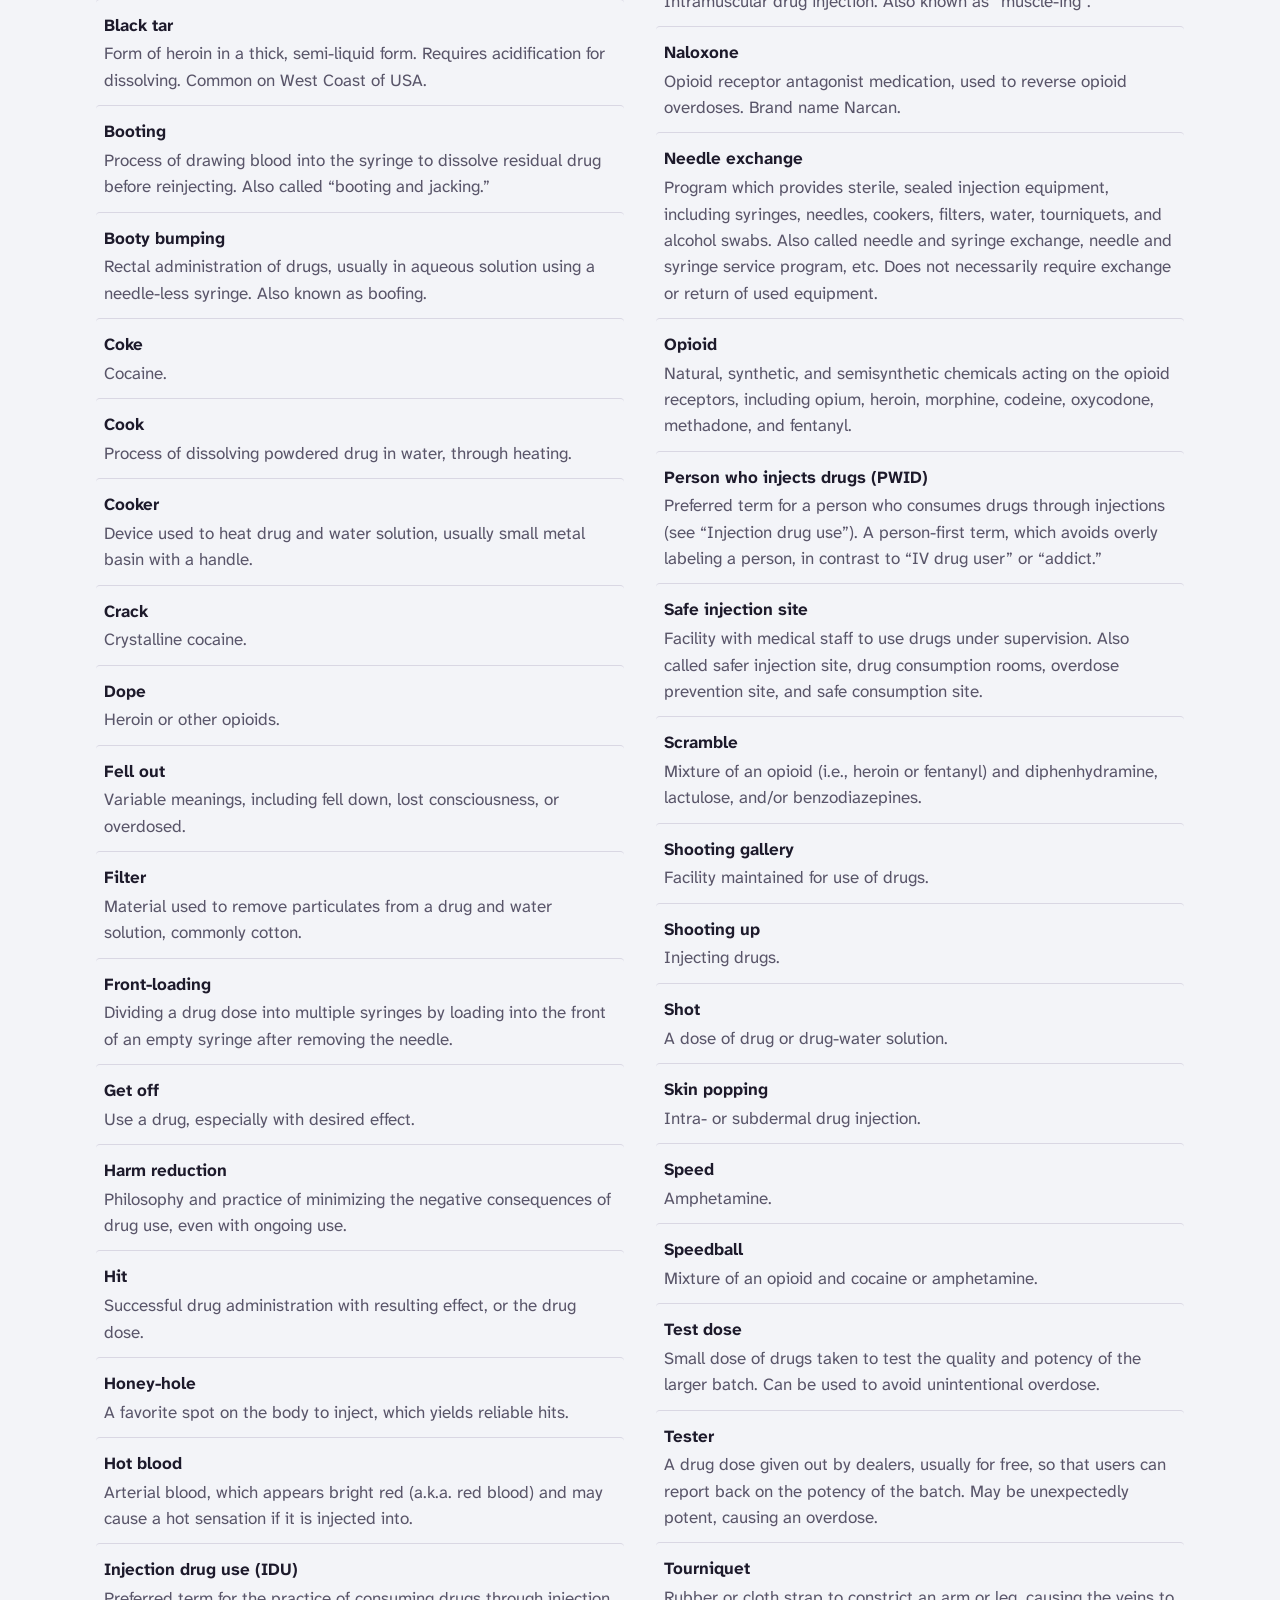
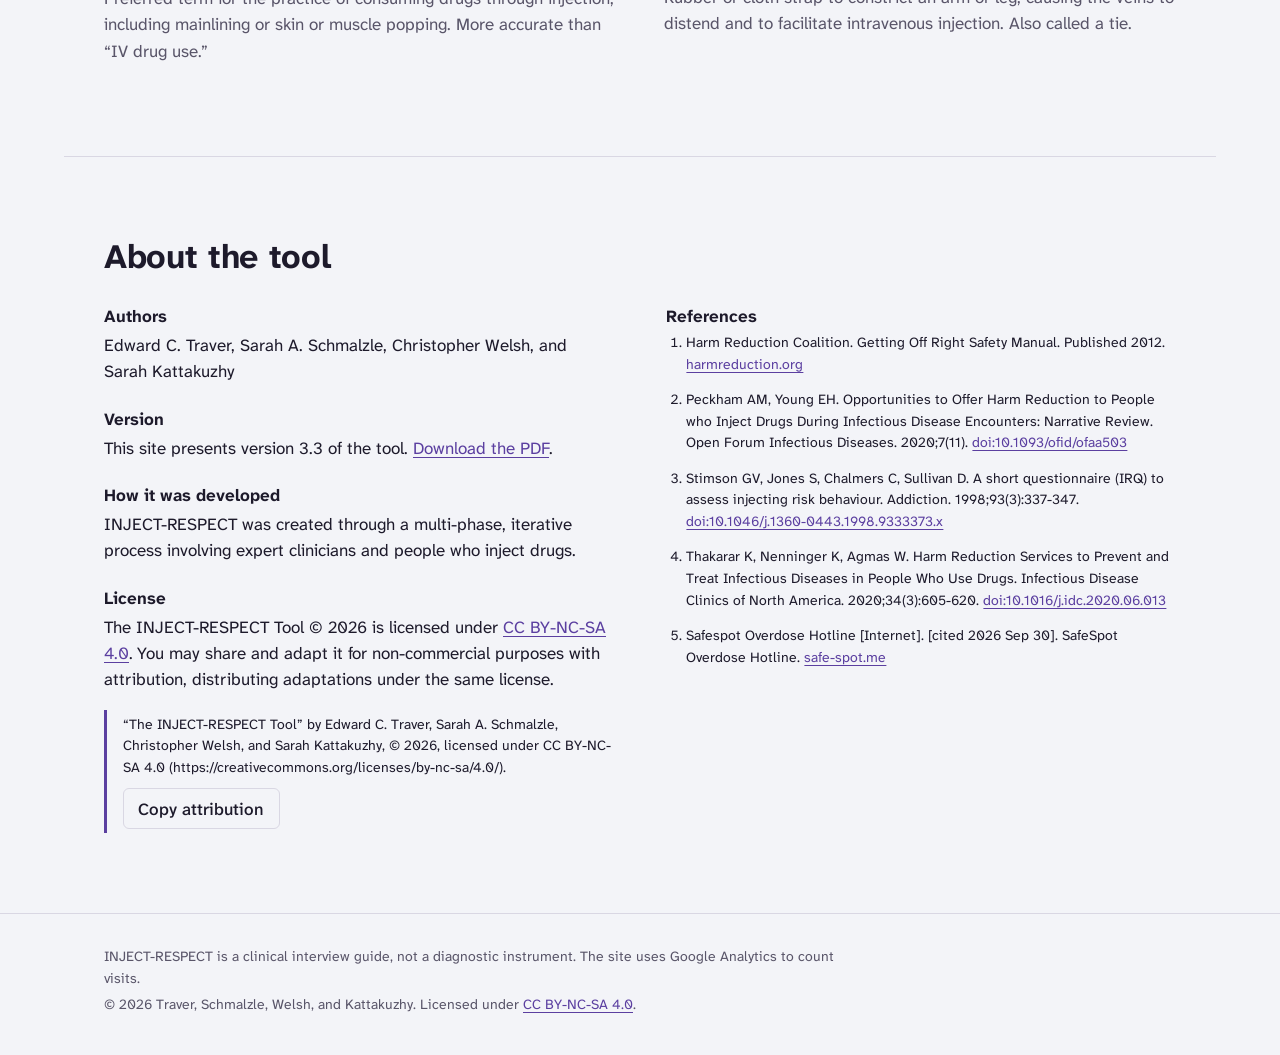
==== commit 067fe82c: "Add files via upload" ====
--- a/index.html
+++ b/index.html
@@ -11,14 +11,14 @@
     gtag('config', 'G-ZGHD5GY416');
   </script>
   <meta name="viewport" content="width=device-width, initial-scale=1">
-  <title>INJECT-RESPECT | Injection drug use history tool</title>
+  <title>The INJECT-RESPECT Tool | Injection drug use history</title>
   <meta name="description" content="INJECT-RESPECT: an interview guide for clinicians taking a history of injection drug use practices, focusing on infectious and non-infectious harms. Quick and detailed questions across 13 domains, with a glossary.">
   <meta name="author" content="Edward C. Traver, Sarah A. Schmalzle, Christopher Welsh, Sarah Kattakuzhy">
   <meta name="color-scheme" content="light dark">
   <meta name="theme-color" content="#5B3FA0">
 
   <meta property="og:type" content="website">
-  <meta property="og:title" content="INJECT-RESPECT">
+  <meta property="og:title" content="The INJECT-RESPECT Tool">
   <meta property="og:description" content="An interview guide for clinicians taking a history of injection drug use practices.">
   <!-- Replace with the full URL once published, e.g. https://USERNAME.github.io/REPO/assets/img/icon-512.png -->
   <meta property="og:image" content="assets/img/icon-512.png">
@@ -44,25 +44,25 @@
         <a href="#guide">Guide</a>
         <a href="#glossary">Glossary</a>
         <a href="#about">About</a>
-        <a class="nav-pdf" href="assets/INJECT-RESPECT_Tool.pdf" download>PDF</a>
+        <a class="nav-pdf" href="assets/INJECT-RESPECT_Tool.pdf" download="The_INJECT-RESPECT_Tool_v3.3.pdf">PDF</a>
       </nav>
     </div>
   </header>
 
   <main id="top">
     <section class="intro wrap" aria-labelledby="page-title">
-      <h1 id="page-title" class="visually-hidden">INJECT-RESPECT: Elements of the history when evaluating for complications of injection drug use</h1>
+      <h1 id="page-title" class="visually-hidden">The INJECT-RESPECT Tool</h1>
 
       <nav class="mnemonic" aria-label="Jump to a domain" id="mnemonic">
         <!-- filled by app.js -->
       </nav>
 
       <div class="intro-text">
-        <p class="lede">Elements of the history when evaluating for complications of injection drug use.</p>
+        <p class="lede">The INJECT-RESPECT Tool: prompts for taking a history of injection drug use, focusing on infectious and non-infectious harms.</p>
         <p>Thirteen domains of questions for taking a history of injection drug use practices, to better inform diagnosis and treatment planning. Developed through a multi-phase, iterative process involving expert clinicians and people who inject drugs.</p>
         <div class="intro-actions">
           <a class="button button-primary" href="#guide">Open the interview guide</a>
-          <a class="button" href="assets/INJECT-RESPECT_Tool.pdf" download>Download the PDF</a>
+          <a class="button" href="assets/INJECT-RESPECT_Tool.pdf" download="The_INJECT-RESPECT_Tool_v3.3.pdf">Download the PDF (v3.3)</a>
         </div>
       </div>
     </section>
@@ -73,8 +73,10 @@
         <div class="before-instructions" id="instructions"><!-- filled by app.js --></div>
         <aside class="framing" aria-labelledby="framing-title">
           <h3 id="framing-title">Setting up the conversation</h3>
-          <p id="framing-lead"></p>
+          <div id="framing-lead"></div>
+          <p class="framing-intro" id="framing-intro"></p>
           <ul id="framing-points"></ul>
+          <p class="framing-more"><a href="#references-title" id="framing-more"></a></p>
         </aside>
       </div>
     </section>
@@ -116,6 +118,8 @@
         <div>
           <h3>Authors</h3>
           <p id="authors"></p>
+          <h3>Version</h3>
+          <p>This site presents version 3.3 of the tool. <a href="assets/INJECT-RESPECT_Tool.pdf" download="The_INJECT-RESPECT_Tool_v3.3.pdf">Download the PDF</a>.</p>
           <h3>How it was developed</h3>
           <p>INJECT-RESPECT was created through a multi-phase, iterative process involving expert clinicians and people who inject drugs.</p>
           <h3>License</h3>
@@ -126,7 +130,7 @@
           </div>
         </div>
         <div>
-          <h3>References</h3>
+          <h3 id="references-title">References</h3>
           <ol class="references" id="references"></ol>
         </div>
       </div>
--- a/assets/css/styles.css
+++ b/assets/css/styles.css
@@ -251,8 +251,10 @@
   padding: 1.5rem 1.6rem 1.25rem;
 }
 .framing h3 { margin-bottom: 0.75rem; }
-.framing p { font-size: var(--step--1); color: var(--ink); }
-.framing ul { margin: 0; padding-left: 1.2rem; }
+.framing p { color: var(--ink); }
+.framing-intro { font-weight: 700; margin-bottom: 0.5rem; }
+.framing ul { margin: 0 0 1rem; padding-left: 1.2rem; }
+.framing-more { margin: 0; font-size: var(--step--1); }
 .framing li { margin-bottom: 0.45rem; }
 .framing li::marker { color: var(--violet); }
 @media (max-width: 52rem) {
